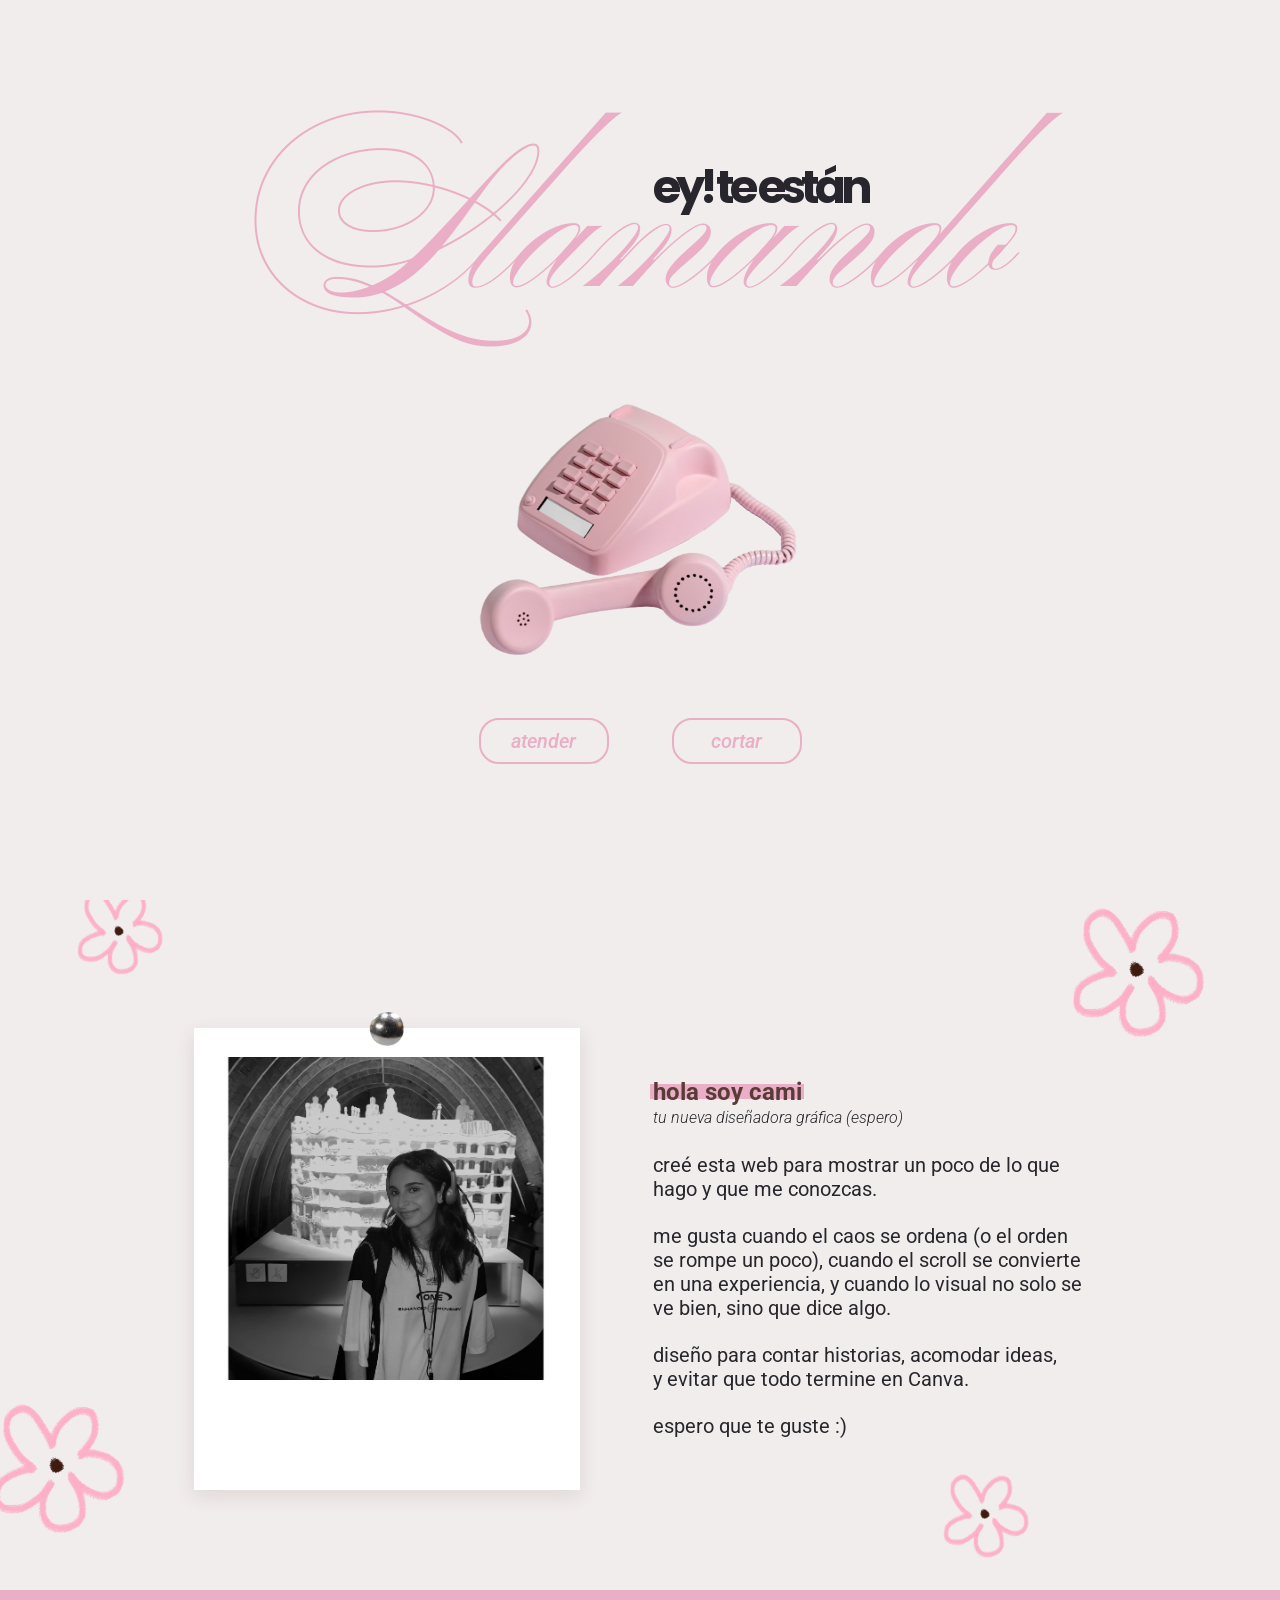
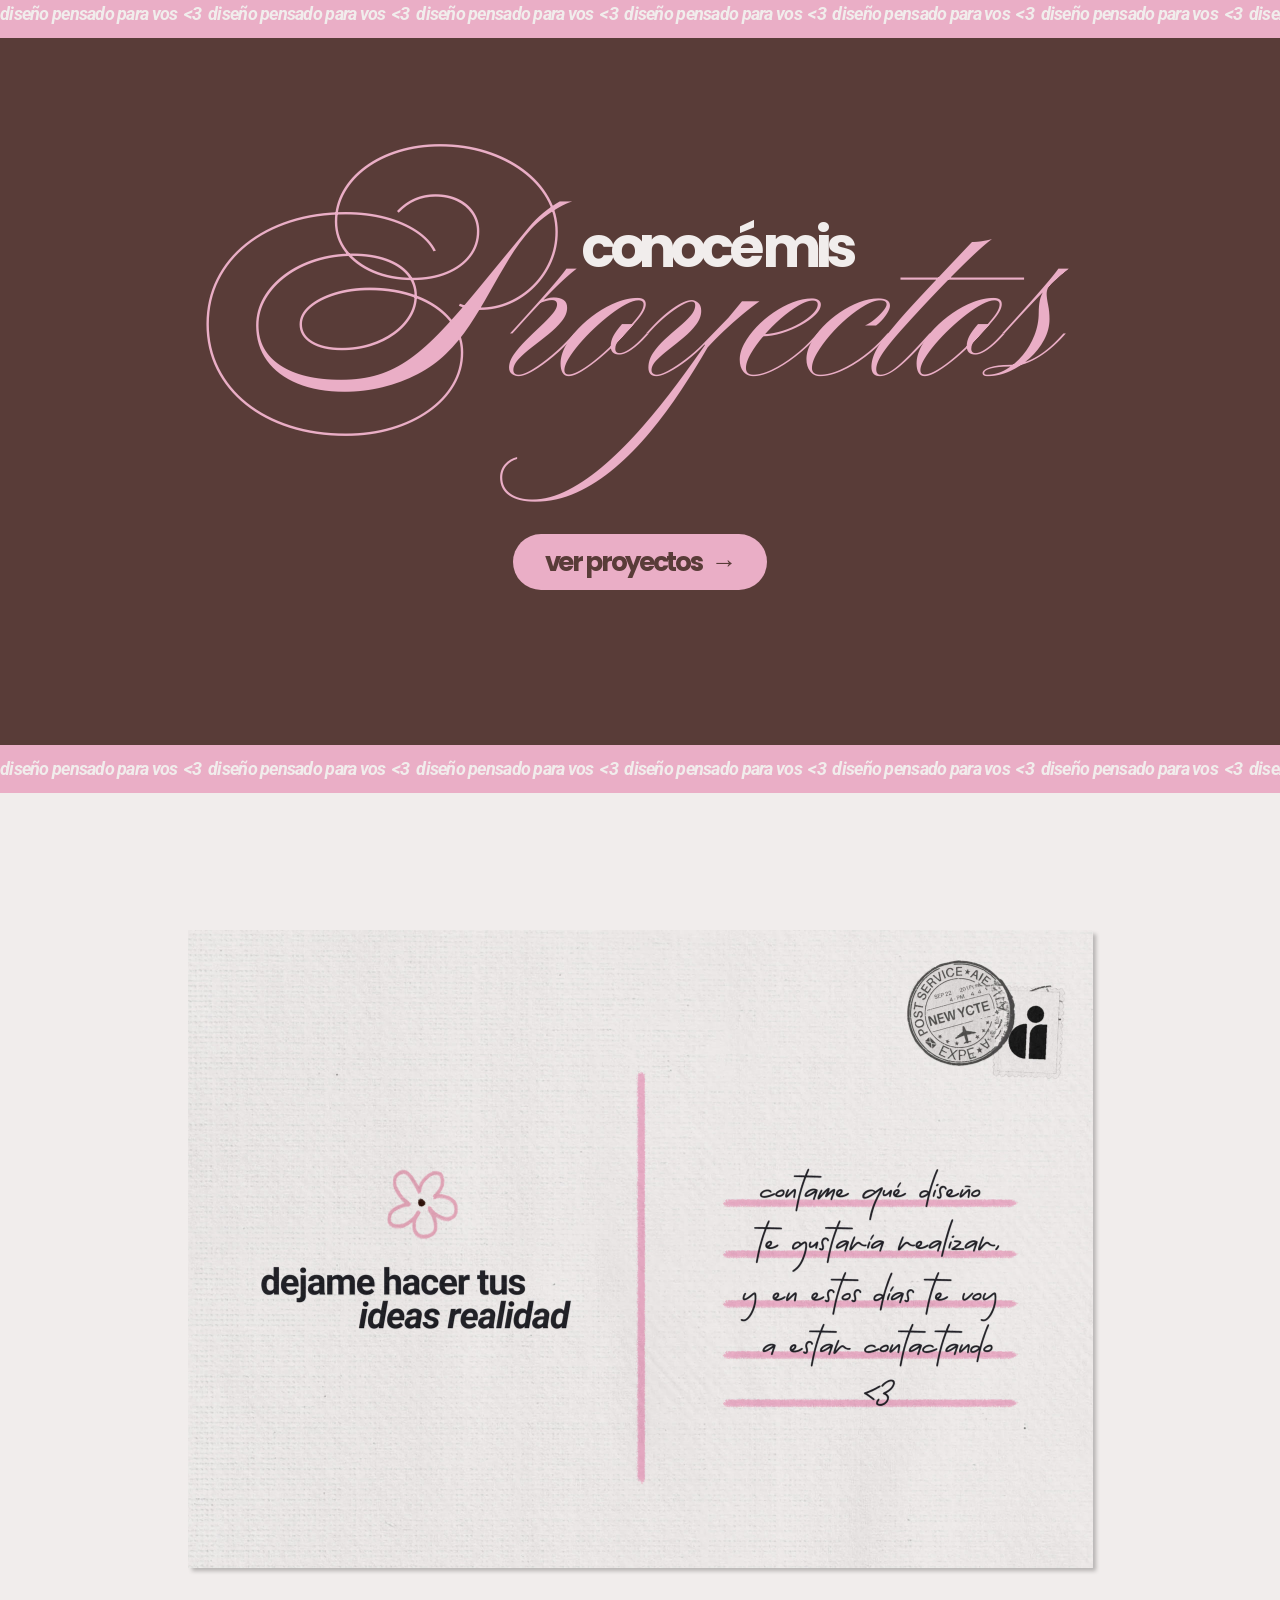
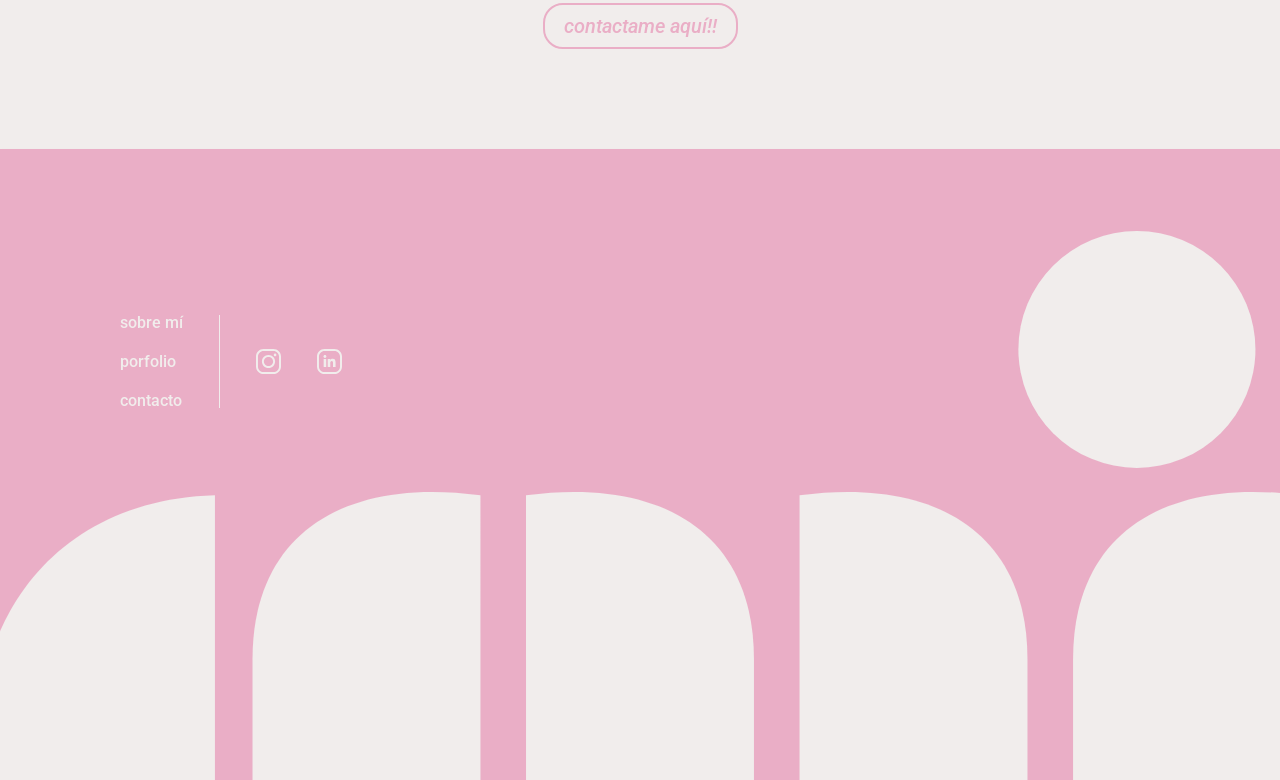
==== index.html @ e0562f0b "Botón ver proyectos en la home y dos opciones de menú de categorías (píldoras / carpetas) Co-Authore" ====
<!doctype html>
<html lang="es">
<head>
  <meta charset="UTF-8">
  <meta name="viewport" content="width=device-width, initial-scale=1.0">
  <meta name="robots" content="noindex, nofollow">
  <title>Camila Izuel · diseñadora gráfica</title>
  <meta name="description" content="Portfolio de Camila Izuel, diseñadora gráfica: branding, motion graphics, redes sociales, piezas publicitarias, edición de video, fiestas y papelería.">
  <link rel="canonical" href="https://www.camilaizuel.com/">

  <script async src="https://www.googletagmanager.com/gtag/js?id=G-B54BYDJ3BX"></script>
  <script>
    window.dataLayer = window.dataLayer || [];
    function gtag(){dataLayer.push(arguments);}
    gtag('js', new Date());
    gtag('config', 'G-B54BYDJ3BX');
  </script>

  <link rel="preconnect" href="https://fonts.googleapis.com">
  <link rel="preconnect" href="https://fonts.gstatic.com" crossorigin>
  <link href="https://fonts.googleapis.com/css2?family=Ballet&family=Poppins:ital,wght@0,300;0,500;0,700;1,500&family=Roboto:ital,wght@0,300;0,400;0,500;0,700;1,300;1,500;1,700&display=swap" rel="stylesheet">
  <link rel="stylesheet" href="css/estilos.css?v=3">
  <link rel="icon" href="assets/img/iso.png" type="image/png">
  <link rel="apple-touch-icon" href="assets/img/iso.png">
</head>
<body class="pagina-inicio con-intro">

  <!-- INTRO: logo + teléfono -->
  <div class="intro" id="intro">
    <div class="intro__escena">
      <div class="titulo-script">
        <span class="titulo-script__script">Llamando</span>
        <span class="titulo-script__bold">ey! te están</span>
      </div>
      <img class="intro__telefono" src="assets/img/telefono.png" alt="teléfono sonando">
      <div class="intro__botones">
        <button class="btn-borde" id="btn-atender">atender</button>
        <button class="btn-borde" id="btn-cortar">cortar</button>
      </div>
    </div>
    <div class="intro__logo-capa"><img class="intro__logo" src="assets/img/logo.png" alt="cami"></div>
  </div>

  <header id="header"></header>

  <main>
    <!-- HERO -->
    <section class="hero" id="hero">
      <h1 class="hero__textos">
        <span class="hero__linea hero__linea--1">hola :) soy cami<span class="hero__brillo">˚✧₊⁎</span></span>
        <span class="hero__linea hero__linea--2">tu nueva <span class="ruleta"><span class="ruleta__pista" id="ruleta"><span>diseñadora</span><span>creativa</span><span class="ruleta__ancho" aria-hidden="true">diseñadora</span></span></span></span>
      </h1>
      <span class="cartel">scrolleá para empezar a conocerme !!</span>
    </section>

    <!-- SOBRE MÍ -->
    <section class="sobre" id="sobremi">
      <div class="sobre__contenido">
        <img class="flor flor--1" src="assets/img/micelanea.flor.png" alt="">
        <img class="flor flor--2" src="assets/img/micelanea.flor.png" alt="">
        <img class="flor flor--3" src="assets/img/micelanea.flor.png" alt="">
        <img class="flor flor--4" src="assets/img/micelanea.flor.png" alt="">

        <div class="aparece">
          <div class="polaroid">
            <div class="polaroid__marco"><div class="polaroid__foto"><img src="assets/img/yo.png" alt="Cami"></div></div>
            <img class="polaroid__chinche" src="assets/img/chinche.png" alt="">
          </div>
        </div>

        <div class="sobre__texto aparece">
          <h2 class="sobre__titulo">hola soy cami</h2>
          <p class="sobre__sub">tu nueva diseñadora gráfica (espero)</p>
          <p>creé esta web para mostrar un poco de lo que hago y que me conozcas.</p>
          <p>me gusta cuando el caos se ordena (o el orden se rompe un poco), cuando el scroll se convierte en una experiencia, y cuando lo visual no solo se ve bien, sino que dice algo.</p>
          <p>diseño para contar historias, acomodar ideas,<br>y evitar que todo termine en Canva.</p>
          <p>espero que te guste :)</p>
        </div>
      </div>
    </section>

    <div class="banda" aria-hidden="true"><div class="banda__pista"></div></div>

    <!-- CONOCÉ MIS PROYECTOS -->
    <a class="bloque-proyectos" id="portfolio" href="proyectos.html" aria-label="conocé mis proyectos">
      <div class="titulo-script titulo-proyectos aparece">
        <span class="titulo-script__script">Proyectos</span>
        <span class="titulo-script__bold">conocé mis</span>
      </div>
      <span class="btn-ver aparece">ver proyectos <span class="btn-ver__flecha">→</span></span>
    </a>

    <div class="banda" aria-hidden="true"><div class="banda__pista"></div></div>

    <!-- CONTACTO -->
    <section class="contacto" id="contacto">
      <div class="postal aparece" id="postal" tabindex="0" role="button" aria-label="dar vuelta la postal">
        <div class="postal__carta">
          <img class="postal__cara postal__cara--frente" src="assets/img/postal-frente.jpg" alt="dejame hacer tus ideas realidad. contame qué diseño te gustaría realizar, y en estos días te voy a estar contactando">
          <img class="postal__cara postal__cara--dorso" src="assets/img/postal-dorso.jpg" alt="postal">
        </div>
      </div>
      <a class="btn-borde" data-whatsapp target="_blank" rel="noopener">contactame aquí!!</a>
    </section>
  </main>

  <footer id="footer"></footer>

  <script src="js/comun.js?v=3"></script>
  <script src="js/inicio.js?v=3"></script>
</body>
</html>
---- css/estilos.css ----
/* camilaizuel.com — estilos */

:root {
  --rosa: #EAAEC6;
  --rosa-claro: #FFC9E2;
  --marron: #593C38;
  --tinta: #26262C;
  --fondo: #F1EDEC;
  --header: 124px;
  --lado: clamp(16px, 8.33vw, 120px);
}

* { box-sizing: border-box; margin: 0; padding: 0; }

html { scroll-behavior: smooth; }

body {
  background: var(--fondo);
  color: var(--tinta);
  font-family: 'Roboto', sans-serif;
  overflow-x: hidden;
  -webkit-font-smoothing: antialiased;
}

img, video { display: block; max-width: 100%; }
a { color: inherit; }

.poppins { font-family: 'Poppins', sans-serif; }

/* ================= HEADER ================= */
.header {
  position: fixed;
  top: 0; left: 0; right: 0;
  height: var(--header);
  background: var(--fondo);
  z-index: 900;
  display: flex;
  align-items: center;
  padding: 0 66px 0 50px;
  transition: box-shadow .3s ease;
}
.header.con-sombra,
.pagina-interna .header { box-shadow: 0 4px 12px rgba(0, 0, 0, .25); }

.header__logo { width: 28.7px; height: 41px; flex: none; }
.header__logo img { width: 100%; height: 100%; }

.header__nav {
  display: flex;
  margin-left: 201px;
  gap: 0;
}
.header__nav a {
  font-size: 16px;
  color: var(--tinta);
  text-decoration: none;
  transition: color .25s ease;
}
.header__nav a + a { margin-left: 76px; }
.header__nav a:hover { color: var(--rosa); }

.btn-foto {
  margin-left: auto;
  width: 245px;
  height: 55.5px;
  border-radius: 28px;
  background: var(--rosa);
  color: var(--marron);
  font-family: 'Poppins', sans-serif;
  font-weight: 700;
  font-size: 29.9px;
  letter-spacing: -0.11em;
  text-decoration: none;
  display: inline-flex;
  align-items: center;
  justify-content: center;
  padding-right: .11em;
  transition: transform .25s ease, background-color .25s ease;
}
.btn-foto:hover { transform: translateY(-2px); background: var(--rosa-claro); }

.hamburguesa { display: none; }
.menu-movil { display: none; }

/* ================= INTRO ================= */
.intro {
  position: fixed;
  inset: 0;
  z-index: 2000;
  background: var(--fondo);
  overflow: hidden;
}
.intro__logo-capa {
  position: absolute;
  inset: 0;
  background: var(--rosa);
  display: flex;
  align-items: center;
  justify-content: center;
  animation: capaFuera .5s ease 2.3s forwards;
}
.intro__logo {
  width: 200px;
  opacity: 0;
  transform-origin: center 60%;
  animation: logoPop .6s ease-out .4s forwards, logoExpand 1s ease-in 1.4s forwards;
}
@keyframes logoPop {
  0% { transform: scale(0); opacity: 0; }
  60% { transform: scale(1.15); opacity: 1; }
  80% { transform: scale(.95); }
  100% { transform: scale(1); opacity: 1; }
}
@keyframes logoExpand { to { transform: scale(60); } }
@keyframes capaFuera { to { opacity: 0; visibility: hidden; } }

.intro__escena {
  position: absolute;
  inset: 0;
  display: flex;
  flex-direction: column;
  align-items: center;
  justify-content: center;
  padding: 20px 16px;
}
.titulo-script {
  position: relative;
  text-align: center;
  line-height: 1;
}
.titulo-script__script {
  display: block;
  font-family: 'Ballet', cursive;
  font-weight: 400;
  font-optical-sizing: none;
  font-variation-settings: "opsz" 16;
  color: var(--rosa);
  font-size: 240px;
  line-height: 1.16;
  white-space: nowrap;
}
.titulo-script__bold {
  position: absolute;
  font-family: 'Poppins', sans-serif;
  font-weight: 700;
  letter-spacing: -0.11em;
  white-space: nowrap;
  line-height: 1;
}

.intro .titulo-script__script { font-size: clamp(90px, 15.5vw, 223px); }
.intro .titulo-script__bold {
  font-size: clamp(22px, 3.63vw, 52px);
  color: var(--tinta);
  left: 51.7%;
  top: 12%;
}
.intro .titulo-script { opacity: 0; animation: subir .9s ease-out 2.6s forwards; }

.intro__telefono {
  width: clamp(220px, 26.7vw, 384px);
  margin-top: clamp(0px, 2vh, 30px);
  scale: -1 1;
  opacity: 0;
  animation: subir .7s ease-out 3.2s forwards, latido 1s ease-in-out 3.9s infinite;
}
@keyframes latido {
  0%, 100% { transform: scale(1) rotate(0); }
  25% { transform: scale(1.04) rotate(-2deg); }
  75% { transform: scale(1.04) rotate(2deg); }
}

.intro__botones {
  display: flex;
  gap: 63px;
  margin-top: clamp(24px, 5.5vh, 50px);
  opacity: 0;
  animation: subir .8s ease-out 3.8s forwards;
}
.btn-borde {
  display: inline-flex;
  align-items: center;
  justify-content: center;
  min-width: 130px;
  height: 46px;
  padding: 0 26px;
  border: 2px solid var(--rosa);
  border-radius: 20px;
  background: var(--fondo);
  color: var(--rosa);
  font-family: 'Roboto', sans-serif;
  font-size: 20px;
  font-weight: 500;
  font-style: italic;
  text-decoration: none;
  cursor: pointer;
  transition: background-color .3s ease, color .3s ease;
}
.btn-borde:hover { background: var(--rosa); color: var(--fondo); }
#btn-cortar { transition: transform .4s cubic-bezier(.22, .61, .36, 1), background-color .3s, color .3s; }

@keyframes subir {
  from { opacity: 0; transform: translateY(20px); }
  to { opacity: 1; transform: translateY(0); }
}

.intro.saliendo { animation: capaFuera .6s ease forwards; }
body.con-intro { overflow: hidden; }

/* ================= HERO ================= */
.hero {
  position: relative;
  min-height: 100vh;
  min-height: 100svh;
  padding-top: var(--header);
  overflow: hidden;
  display: flex;
  flex-direction: column;
  align-items: center;
  justify-content: center;
  background: linear-gradient(45deg, #EAAEC6, #F3BDD2, #F1EDEC, #F3BDD2, #E080A7);
  background-size: 800% 800%;
  animation: gradiente 8s ease-in-out infinite;
}
.hero::before {
  content: "";
  position: absolute;
  inset: 0;
  pointer-events: none;
  background: url("../assets/img/noise.jpg") repeat;
  opacity: .08;
  mix-blend-mode: overlay;
  z-index: 1;
}
@keyframes gradiente {
  0%, 100% { background-position: 0% 50%; }
  50% { background-position: 100% 50%; }
}

.hero__textos {
  position: relative;
  z-index: 2;
  font-family: 'Poppins', sans-serif;
  font-weight: 700;
  color: var(--marron);
  font-size: 80px;
  letter-spacing: -0.09em;
  line-height: 86px;
  margin-top: -40px;
}
.hero__linea { display: block; white-space: nowrap; opacity: 0; }
.hero__linea--1 { padding-left: 2px; }
.cargado .hero__linea--1 { animation: subir 1s ease-out .3s forwards; }
.cargado .hero__linea--2 { animation: subir 1s ease-out .9s forwards; }
.hero__brillo {
  position: absolute;
  font-family: 'Poppins', sans-serif;
  font-weight: 300;
  font-size: .46em;
  letter-spacing: 0;
  margin-left: .1em;
  margin-top: .3em;
}

/* ruleta de palabras */
.ruleta {
  display: inline-block;
  height: 86px;
  overflow: hidden;
  vertical-align: top;
}
.ruleta__pista {
  display: flex;
  flex-direction: column;
  transition: transform .3s ease-in-out;
}
.ruleta__pista span { display: block; height: 86px; }
/* reserva el ancho de la palabra más larga: así el título no se corre cuando cambia la palabra */
.ruleta__pista .ruleta__ancho { height: 0 !important; overflow: hidden; visibility: hidden; }

/* cartel "scrolleá" */
.cartel {
  position: relative;
  z-index: 2;
  margin-top: 66px;
  display: inline-block;
  font-family: 'Poppins', sans-serif;
  font-weight: 500;
  font-style: italic;
  font-size: 21.6px;
  line-height: 25.6px;
  letter-spacing: -0.11em;
  color: var(--rosa-claro);
  padding: 0 9px 0 7px;
  opacity: 0;
}
.cartel::before {
  content: "";
  position: absolute;
  left: 0; right: 0;
  top: 4.7px;
  height: 18.2px;
  background: var(--marron);
  z-index: -1;
}
.cargado .cartel { animation: subir .8s ease-out 1.6s forwards, pulso 1.5s ease-in-out 2.4s infinite; }
@keyframes pulso {
  0%, 100% { transform: scale(1); }
  50% { transform: scale(1.06); }
}

.flor-cursor {
  position: absolute;
  width: 120px;
  pointer-events: none;
  z-index: 3;
  transition: opacity 1s ease-out, transform 1s ease-out;
}

/* ================= SOBRE MÍ ================= */
.sobre {
  position: relative;
  padding: 108px var(--lado) 100px;
  display: flex;
  justify-content: center;
}
.sobre__contenido {
  position: relative;
  display: flex;
  align-items: flex-start;
  gap: 73px;
  max-width: 893px;
}

.polaroid {
  position: relative;
  flex: none;
  width: 386px;
  padding-top: 19.6px;
  transform-origin: 50% 0;
  animation: hamaca 2.5s ease-in-out infinite;
}
@keyframes hamaca {
  0%, 100% { transform: rotate(-4deg); }
  50% { transform: rotate(4deg); }
}
.polaroid__marco {
  background: #fff;
  height: 462.2px;
  padding: 29.2px 31.4px 0;
  box-shadow: 0 6px 18px rgba(89, 60, 56, .12);
}
/* recorte igual al Figma: la foto tapa la barra de la ventana */
.polaroid__foto {
  position: relative;
  width: 323.2px;
  height: 323.2px;
  overflow: hidden;
}
.polaroid__foto img {
  position: absolute;
  left: -0.43%;
  top: -9.84%;
  width: 100.45%;
  max-width: none;
  height: 120%;
}
.polaroid__chinche {
  position: absolute;
  top: 0;
  left: 172.3px;
  width: 42px;
  height: 41.8px;
  z-index: 2;
}

.sobre__texto {
  width: 434px;
  padding-top: 70px;
  font-size: 20px;
  line-height: normal;
  color: var(--tinta);
}
.sobre__titulo {
  position: relative;
  display: inline-block;
  font-size: 24px;
  font-weight: 700;
  color: var(--marron);
  z-index: 0;
}
.sobre__titulo::before {
  content: "";
  position: absolute;
  left: -2.7px;
  top: 6.2px;
  width: 153.7px;
  height: 14.5px;
  background: var(--rosa);
  z-index: -1;
}
.sobre__sub {
  font-size: 16px;
  font-weight: 300;
  font-style: italic;
  line-height: 24px;
  margin-bottom: 23px;
}
.sobre__texto p + p { margin-top: 23px; }
.sobre__texto .sobre__sub + p { margin-top: 0; }

.flor {
  position: absolute;
  pointer-events: none;
  will-change: transform;
}
.flor--1 { width: 105px; left: -128px; top: -128px; }
.flor--2 { width: 162px; right: -130px; top: -117px; }
.flor--3 { width: 162px; left: -219px; bottom: -59px; }
.flor--4 { width: 105px; right: 50px; bottom: -78px; }

/* aparecer al scrollear */
.aparece { opacity: 0; transform: translateY(40px); transition: opacity .8s ease, transform .8s cubic-bezier(.2, .7, .2, 1); }
.aparece.visto { opacity: 1; transform: none; }

/* ================= BANDA (slider de texto) ================= */
.banda {
  height: 48px;
  background: var(--rosa);
  overflow: hidden;
  display: flex;
  align-items: center;
}
.banda__pista {
  display: flex;
  flex: none;
  animation: banda 40s linear infinite;
}
.banda__pista span {
  flex: none;
  padding-right: 6px;
  white-space: pre;
  color: var(--fondo);
  font-size: 18px;
  font-weight: 700;
  font-style: italic;
  letter-spacing: -0.04em;
}
@keyframes banda {
  from { transform: translateX(-50%); }
  to { transform: translateX(0); }
}

/* ================= CONOCÉ MIS PROYECTOS ================= */
.bloque-proyectos {
  display: flex;
  flex-direction: column;
  align-items: center;
  justify-content: center;
  min-height: 707px;
  background: var(--marron);
  text-decoration: none;
  overflow: hidden;
  padding: 40px 16px;
}
.bloque-proyectos .titulo-script { transition: transform .6s cubic-bezier(.2, .7, .2, 1); }
.bloque-proyectos:hover .titulo-script { transform: scale(1.04); }
.bloque-proyectos .titulo-script__bold { color: var(--fondo); }

/* botón "ver proyectos": que se note que el bloque se cliquea */
.btn-ver {
  display: inline-flex;
  align-items: center;
  gap: 10px;
  margin-top: 64px;
  height: 56px;
  padding: 0 30px 0 32px;
  border-radius: 28px;
  background: var(--rosa);
  color: var(--marron);
  font-family: 'Poppins', sans-serif;
  font-weight: 700;
  font-size: 26px;
  letter-spacing: -0.09em;
  transition: background-color .25s ease, transform .25s ease;
}
.btn-ver__flecha {
  display: inline-block;
  letter-spacing: 0;
  transition: transform .25s ease;
}
.bloque-proyectos:hover .btn-ver { background: var(--rosa-claro); transform: translateY(-2px); }
.bloque-proyectos:hover .btn-ver__flecha { transform: translateX(5px); }

.titulo-proyectos .titulo-script__script { font-size: 240px; }
.titulo-proyectos .titulo-script__bold {
  font-size: 56.4px;
  left: 43%;
  top: 10%;
  letter-spacing: -0.11em;
}

/* ================= CONTACTO ================= */
.contacto {
  padding: 137px var(--lado) 100px;
  display: flex;
  flex-direction: column;
  align-items: center;
}
.postal {
  width: min(905px, 100%);
  aspect-ratio: 905 / 638;
  perspective: 1800px;
  cursor: pointer;
  -webkit-tap-highlight-color: transparent;
}
.postal__carta {
  position: relative;
  width: 100%;
  height: 100%;
  transform-style: preserve-3d;
  transition: transform .9s cubic-bezier(.45, .05, .2, 1);
  will-change: transform;
}
.postal.girada .postal__carta { transform: rotateY(180deg); }
.postal__cara {
  position: absolute;
  inset: 0;
  width: 100%;
  height: 100%;
  object-fit: cover;
  -webkit-backface-visibility: hidden;
  backface-visibility: hidden;
  box-shadow: 4px 4px 4px rgba(0, 0, 0, .25);
  transform: translateZ(0.1px);
}
.postal__cara--dorso { transform: rotateY(180deg) translateZ(0.1px); }

.contacto .btn-borde { margin-top: 35px; padding: 0 19px; white-space: nowrap; }

/* ================= REPRODUCTOR ================= */
.musica {
  position: fixed;
  top: calc(var(--header) + 24px);
  right: 2%;
  width: 110px;
  height: 110px;
  z-index: 800;
  cursor: pointer;
  border: 0;
  background: none;
}
/* en proyectos y trabajos va debajo de la banda de categorías */
.pagina-interna .musica { top: calc(var(--header) + var(--banda, 56px) + 20px); }
.musica__base { width: 100%; height: 100%; pointer-events: none; }
.musica__cd {
  position: absolute;
  top: 50%; left: 50%;
  width: 65%;
  height: 65%;
  transform: translate(-50%, -50%);
  pointer-events: none;
}
.musica__cd.gira { animation: girar 3s linear infinite; }
@keyframes girar {
  from { transform: translate(-50%, -50%) rotate(0); }
  to { transform: translate(-50%, -50%) rotate(360deg); }
}

/* ================= FOOTER ================= */
.footer {
  position: relative;
  height: 631px;
  background: var(--rosa);
  overflow: hidden;
  box-shadow: 0 4px 4px rgba(0, 0, 0, .25);
}
.footer__logo {
  position: absolute;
  left: -1.68%;
  top: 82px;
  width: 103.3%;
  max-width: none;
  height: auto;
  pointer-events: none;
}
.footer__links {
  position: absolute;
  left: 120px;
  top: 166px;
  display: flex;
  align-items: center;
  z-index: 1;
}
.footer__nav {
  display: flex;
  flex-direction: column;
  gap: 24px;
  padding-right: 36px;
  border-right: 1px solid var(--fondo);
}
.footer__nav a {
  color: var(--fondo);
  font-size: 16px;
  font-weight: 500;
  text-decoration: none;
  line-height: 15px;
  transition: color .25s;
}
.footer__nav a:hover { color: var(--marron); }
.footer__redes { display: flex; gap: 36px; padding-left: 36px; }
.footer__redes a { display: block; width: 25px; height: 25px; transition: transform .2s; }
.footer__redes a:hover { transform: scale(1.12); }
.footer__redes img { width: 25px; height: 25px; }

/* ================= PÁGINA PROYECTOS ================= */
.pagina-interna main { padding-top: var(--header); }

.cabecera-proyectos {
  display: flex;
  justify-content: center;
  padding: 69px 16px 70px;
  overflow: hidden;
}
.cabecera-proyectos .titulo-script__bold { color: var(--marron); }

.categorias {
  position: sticky;
  top: var(--header);
  z-index: 850;
  background: var(--marron);
  height: 56px;
  display: flex;
  align-items: center;
  justify-content: center;
  overflow-x: auto;
  scrollbar-width: none;
}
.categorias::-webkit-scrollbar { display: none; }
.categorias__lista {
  display: flex;
  gap: 50px;
  padding: 0 24px;
  white-space: nowrap;
}
.categorias a {
  font-family: 'Poppins', sans-serif;
  font-weight: 700;
  font-size: 21.6px;
  letter-spacing: -0.09em;
  line-height: 25.6px;
  color: var(--fondo);
  text-decoration: none;
  transition: color .25s;
}
.categorias a:hover { color: var(--rosa-claro); }
.categorias a.activa {
  color: var(--rosa-claro);
  text-decoration: underline;
  text-underline-offset: 3px;
  text-decoration-thickness: 2px;
}

/* --- opción A: píldoras (rectángulos redondeados detrás de cada categoría) --- */
.menu-pildoras { --banda: 76px; }
.categorias--pildoras { height: var(--banda); }
.categorias--pildoras .categorias__lista { gap: 14px; }
.categorias--pildoras a {
  background: var(--fondo);
  color: var(--marron);
  padding: 8px 20px 9px 18px;
  border-radius: 999px;
  transition: background-color .25s, transform .25s;
}
.categorias--pildoras a:hover { color: var(--marron); background: #fff; transform: translateY(-2px); }
.categorias--pildoras a.activa { background: var(--rosa-claro); color: var(--marron); }

/* --- opción B: carpetas (pestañas; la elegida se abre sobre la página) --- */
.menu-carpetas { --banda: 84px; }
.categorias--carpetas { height: var(--banda); align-items: flex-end; }
.categorias--carpetas .categorias__lista { gap: 10px; align-items: flex-end; }
.categorias--carpetas a {
  position: relative;
  background: var(--rosa);
  color: var(--marron);
  padding: 10px 22px 11px 18px;
  border-radius: 0 12px 0 0;
  transition: background-color .25s, padding .25s;
}
.categorias--carpetas a::before {
  content: "";
  position: absolute;
  left: 0;
  bottom: calc(100% - 1px);
  width: 58%;
  height: 12px;
  background: inherit;
  border-radius: 9px 0 0 0;
  clip-path: polygon(0 0, 80% 0, 100% 100%, 0 100%);
}
.categorias--carpetas a:hover { color: var(--marron); background: var(--rosa-claro); padding-bottom: 15px; }
.categorias--carpetas a.activa {
  background: var(--fondo);
  color: var(--marron);
  padding-bottom: 17px;
}

.listado {
  max-width: 1440px;
  margin: 0 auto;
  padding: 100px var(--lado) 100px;
  min-height: 60vh;
}
.listado.cambiando { opacity: 0; transform: translateY(16px); }
.listado { transition: opacity .35s ease, transform .35s ease; }

.grupo + .grupo { margin-top: 101px; }
.grupo__titulo {
  display: inline-block;
  font-family: 'Poppins', sans-serif;
  font-weight: 700;
  font-size: 80px;
  letter-spacing: -0.09em;
  line-height: 1.12;
  color: var(--marron);
  text-decoration: underline;
  text-decoration-thickness: 3px;
  text-underline-offset: 6px;
  padding-left: 6px;
  margin-bottom: 72px;
}
a.grupo__titulo:hover { color: var(--rosa); }

.grilla {
  display: grid;
  grid-template-columns: repeat(2, 1fr);
  gap: 28px 20px;
}
.grilla--todos {
  grid-template-columns: repeat(3, 1fr);
  grid-auto-flow: dense;
  gap: 20px 15px;
}

.pieza {
  position: relative;
  display: block;
  aspect-ratio: 590 / 317;
  border-radius: 30px;
  overflow: hidden;
  background: var(--rosa);
  cursor: pointer;
  isolation: isolate;
}
.grilla--todos .pieza { aspect-ratio: 415 / 317; }
.grilla--todos .pieza--vertical { grid-row: span 2; aspect-ratio: auto; }
.pieza img, .pieza video {
  width: 100%;
  height: 100%;
  object-fit: cover;
  transition: transform .6s cubic-bezier(.2, .7, .2, 1);
}
.pieza:hover img, .pieza:hover video { transform: scale(1.04); }
.pieza__nombre {
  position: absolute;
  left: 18px;
  bottom: 16px;
  font-family: 'Poppins', sans-serif;
  font-weight: 700;
  font-size: 18px;
  letter-spacing: -0.08em;
  color: var(--marron);
  background: var(--rosa-claro);
  padding: 2px 10px 2px 8px;
  border-radius: 6px;
  opacity: 0;
  transform: translateY(6px);
  transition: opacity .3s ease, transform .3s ease;
}
.pieza:hover .pieza__nombre { opacity: 1; transform: none; }

.vacio {
  font-size: 20px;
  font-style: italic;
  font-weight: 300;
  color: var(--marron);
}

/* ================= PÁGINA TRABAJO ================= */
.trabajo {
  max-width: 1440px;
  margin: 0 auto;
  padding: 109px var(--lado) 100px;
  display: grid;
  grid-template-columns: minmax(0, 895px) minmax(0, 285px);
  gap: 20px;
  justify-content: space-between;
  align-items: start;
}
.trabajo__piezas { display: flex; flex-direction: column; gap: 20px; }
.trabajo__pieza {
  border-radius: 30px;
  overflow: hidden;
  background: var(--rosa);
}
.trabajo__pieza img, .trabajo__pieza video { width: 100%; height: auto; }
.trabajo__pieza--vertical { width: min(100%, 460px); margin: 0 auto; }

.trabajo__info {
  position: sticky;
  top: calc(var(--header) + 40px);
  padding-top: 38px;
}
.trabajo__titulo {
  position: relative;
  display: inline-block;
  font-family: 'Poppins', sans-serif;
  font-weight: 700;
  font-size: 37px;
  line-height: 36.8px;
  letter-spacing: -0.11em;
  color: var(--marron);
  padding: 0 14px 0 9px;
  z-index: 0;
}
.trabajo__titulo::before {
  content: "";
  position: absolute;
  left: 0; right: 0;
  top: 7.7px;
  height: 20.8px;
  background: var(--rosa);
  z-index: -1;
}
.trabajo__categoria {
  font-size: 16px;
  font-style: italic;
  font-weight: 300;
  margin-bottom: 10px;
}
.trabajo__categoria a { text-decoration: none; }
.trabajo__categoria a:hover { color: var(--rosa); }
.trabajo__texto {
  margin-top: 13px;
  font-size: 20px;
  line-height: normal;
  color: var(--tinta);
}
.trabajo__siguiente {
  display: inline-flex;
  align-items: center;
  gap: 4px;
  margin-top: 23px;
  font-family: 'Poppins', sans-serif;
  font-weight: 700;
  font-size: 16px;
  letter-spacing: -0.1em;
  color: var(--marron);
  text-decoration: underline dotted;
  text-underline-offset: 3px;
}
.trabajo__siguiente span { text-decoration: none; display: inline-block; letter-spacing: 0; transition: transform .25s; }
.trabajo__siguiente:hover span { transform: translateX(4px); }

/* visor grande */
.lupa {
  position: fixed;
  inset: 0;
  z-index: 1500;
  background: rgba(38, 38, 44, .88);
  display: none;
  align-items: center;
  justify-content: center;
  padding: 24px;
}
.lupa.abierta { display: flex; }
.lupa img, .lupa video { max-width: 100%; max-height: 100%; border-radius: 12px; }
.lupa__cerrar {
  position: absolute;
  top: 18px; right: 22px;
  width: 44px; height: 44px;
  border: 0;
  border-radius: 50%;
  background: var(--rosa);
  color: var(--marron);
  font-size: 20px;
  cursor: pointer;
}

/* ================= RESPONSIVE ================= */
@media (max-width: 1240px) {
  .header__nav { margin-left: 120px; }
  .titulo-proyectos .titulo-script__script { font-size: 200px; }
  .titulo-proyectos .titulo-script__bold { font-size: 47px; }
}

@media (max-width: 1100px) {
  .sobre__contenido { gap: 48px; }
  .flor--3 { left: -120px; }
  .flor--2 { right: -60px; }
}

@media (max-width: 900px) {
  :root { --header: 76px; }
  .header { padding: 0 16px; }
  .header__logo { width: 23px; height: 33px; }
  .header__nav { display: none; }
  .btn-foto { width: auto; height: 42px; padding: 0 22px; font-size: 22px; }
  .hamburguesa {
    display: flex;
    flex-direction: column;
    justify-content: center;
    gap: 5px;
    width: 44px;
    height: 44px;
    margin-left: 10px;
    border: 0;
    background: none;
    cursor: pointer;
    padding: 0 9px;
  }
  .hamburguesa span { display: block; height: 2.5px; background: var(--marron); border-radius: 2px; transition: transform .3s, opacity .3s; }
  .hamburguesa[aria-expanded="true"] span:nth-child(1) { transform: translateY(7.5px) rotate(45deg); }
  .hamburguesa[aria-expanded="true"] span:nth-child(2) { opacity: 0; }
  .hamburguesa[aria-expanded="true"] span:nth-child(3) { transform: translateY(-7.5px) rotate(-45deg); }
  .menu-movil {
    position: fixed;
    top: var(--header);
    left: 0; right: 0;
    z-index: 899;
    background: var(--fondo);
    box-shadow: 0 10px 20px rgba(0, 0, 0, .12);
    flex-direction: column;
    padding: 10px 16px 22px;
  }
  .menu-movil.abierto { display: flex; }
  .menu-movil a {
    font-family: 'Poppins', sans-serif;
    font-weight: 700;
    font-size: 30px;
    letter-spacing: -0.09em;
    color: var(--marron);
    text-decoration: none;
    padding: 8px 0;
  }

  .hero__textos { font-size: 9.6vw; line-height: 1.08; margin-top: -20px; }
  .ruleta, .ruleta__pista span { height: 1.08em; }
  .cartel { font-size: 17px; margin-top: 44px; }

  .sobre { padding-top: 80px; }
  .sobre__contenido { flex-direction: column; align-items: center; gap: 30px; }
  .polaroid { width: min(386px, 82vw); }
  .polaroid__marco { height: auto; aspect-ratio: 386 / 462; padding: 7.5% 8.1% 0; }
  .polaroid__foto { width: 100%; height: auto; aspect-ratio: 1; }
  .polaroid__chinche { left: 44.6%; width: 10.9%; height: auto; }
  .sobre__texto { width: 100%; max-width: 434px; padding-top: 10px; font-size: 18px; }
  .flor--1 { width: 70px; left: -6px; top: -60px; }
  .flor--2 { width: 100px; right: -10px; top: -40px; }
  .flor--3 { width: 100px; left: -20px; bottom: auto; top: 46%; }
  .flor--4 { width: 70px; right: 0; bottom: -60px; }

  .bloque-proyectos { min-height: 440px; }
  .titulo-proyectos .titulo-script__script { font-size: 21vw; }
  .titulo-proyectos .titulo-script__bold { font-size: 4.95vw; }

  .contacto { padding-top: 80px; }
  .postal__cara { box-shadow: 2px 2px 3px rgba(0, 0, 0, .25); }

  .musica { width: 64px; height: 64px; top: calc(var(--header) + 12px); right: 12px; }
  .pagina-interna .musica { top: calc(var(--header) + var(--banda, 50px) + 12px); }

  .footer { height: auto; aspect-ratio: 390 / 420; min-height: 360px; }
  .footer__logo { top: auto; bottom: -6%; }
  .footer__links { left: 16px; top: 40px; }
  .footer__nav { padding-right: 22px; gap: 18px; }
  .footer__redes { padding-left: 22px; gap: 22px; }

  .cabecera-proyectos { padding: 40px 16px 34px; }
  .categorias { justify-content: flex-start; height: 50px; }
  .categorias__lista { gap: 28px; padding: 0 16px; }
  .categorias a { font-size: 18px; }
  .categorias--pildoras, .categorias--carpetas { height: var(--banda); }
  .menu-pildoras { --banda: 62px; }
  .categorias--pildoras .categorias__lista { gap: 8px; }
  .categorias--pildoras a { font-size: 17px; padding: 6px 15px 7px 13px; }
  .menu-carpetas { --banda: 70px; }
  .categorias--carpetas .categorias__lista { gap: 6px; }
  .categorias--carpetas a { font-size: 16px; padding: 8px 17px 9px 13px; }
  .categorias--carpetas a.activa { padding-bottom: 13px; }
  .categorias--carpetas a:hover { padding-bottom: 9px; }
  .btn-ver { height: 44px; font-size: 20px; padding: 0 22px 0 24px; margin-top: 34px; }
  .listado { padding-top: 54px; padding-bottom: 70px; }
  .grupo + .grupo { margin-top: 64px; }
  .grupo__titulo { font-size: 48px; margin-bottom: 28px; text-decoration-thickness: 2px; }
  .grilla { grid-template-columns: 1fr; gap: 14px; }
  .grilla--todos { grid-template-columns: repeat(2, 1fr); gap: 12px; }
  .pieza, .grilla--todos .pieza { border-radius: 20px; }
  .pieza__nombre { opacity: 1; transform: none; font-size: 14px; left: 10px; bottom: 10px; }

  .trabajo { grid-template-columns: 1fr; padding-top: 40px; gap: 28px; }
  .trabajo__info { position: static; order: -1; padding-top: 0; }
  .trabajo__pieza { border-radius: 20px; }
  .trabajo__titulo { font-size: 32px; }
  .trabajo__texto { font-size: 18px; }
}

@media (max-width: 480px) {
  .intro__botones { gap: 24px; }
  .grilla--todos { grid-template-columns: 1fr 1fr; }
}

/* iPhone viejos sin aspect-ratio */
@supports not (aspect-ratio: 1) {
  .pieza { height: 0; padding-top: 53.7%; }
  .pieza img, .pieza video { position: absolute; top: 0; left: 0; }
  .postal { height: 0; padding-top: 70.5%; position: relative; }
  .postal__carta { position: absolute; top: 0; left: 0; }
}
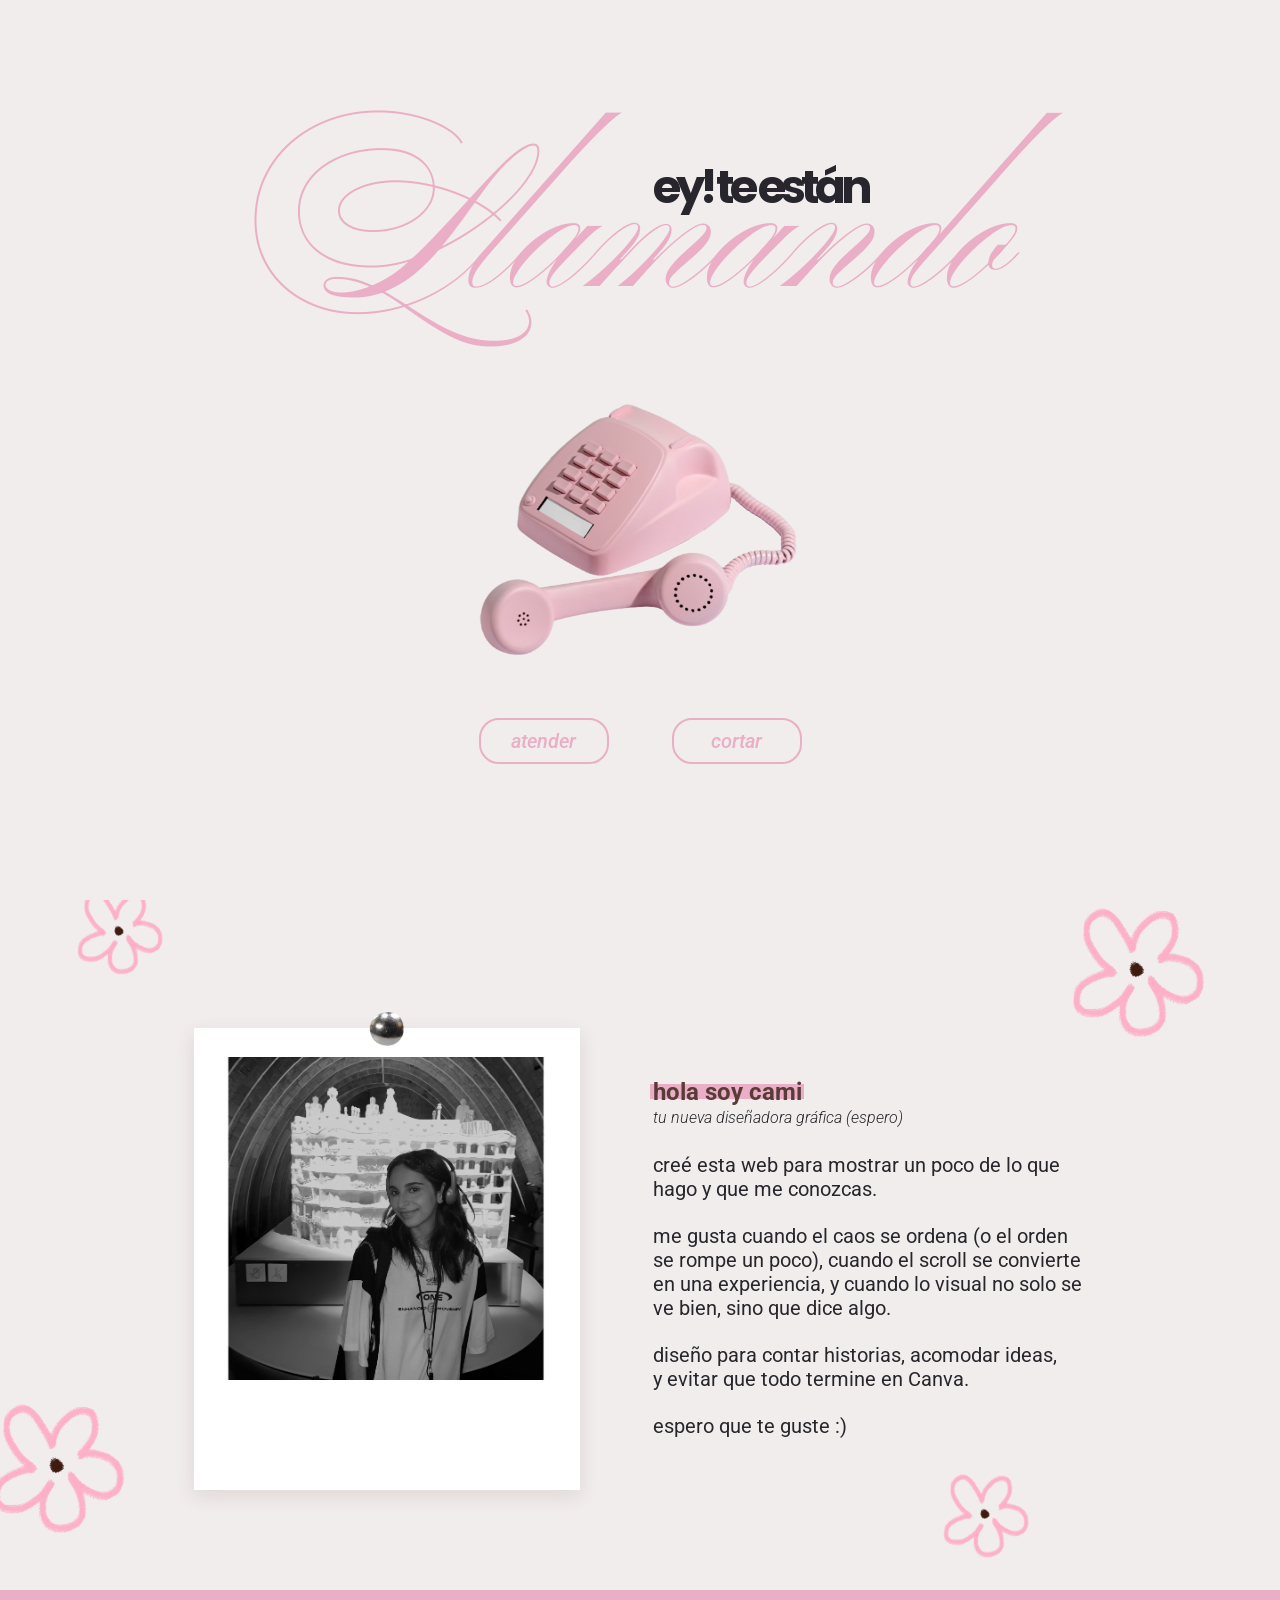
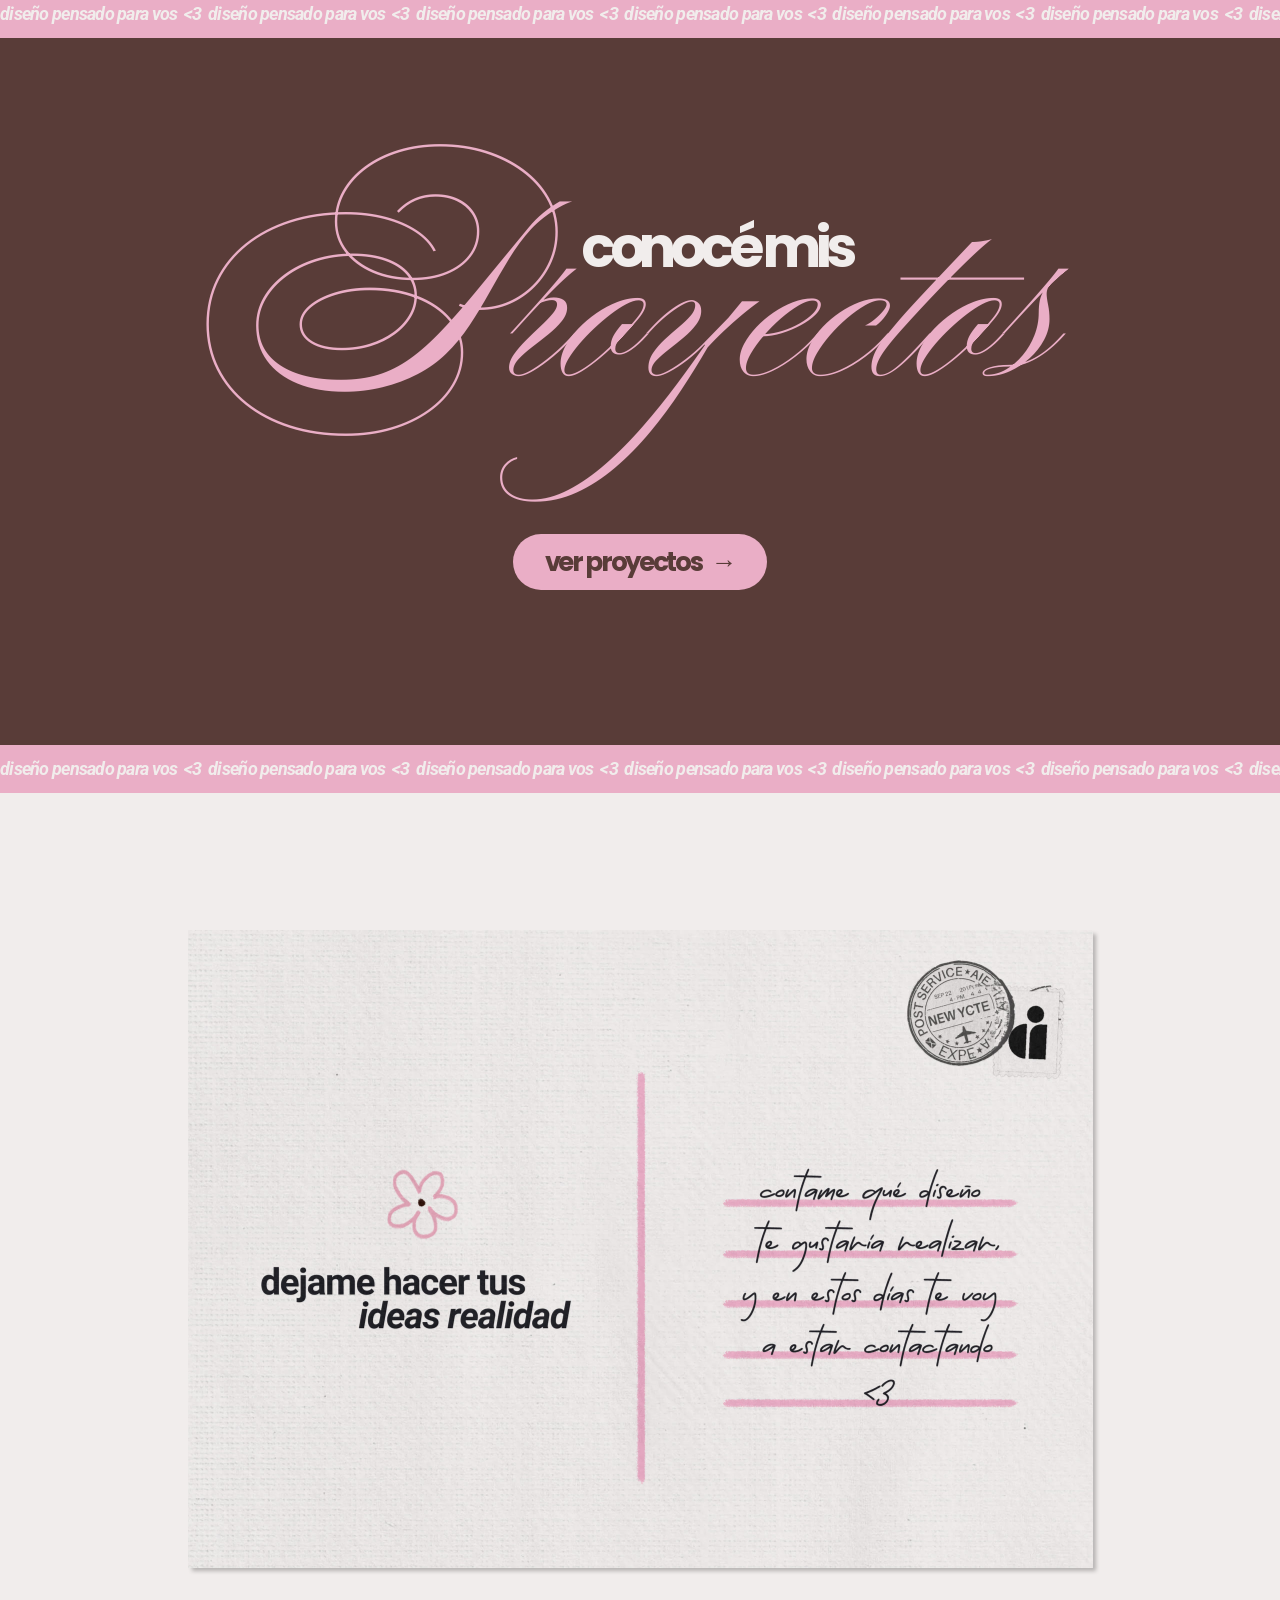
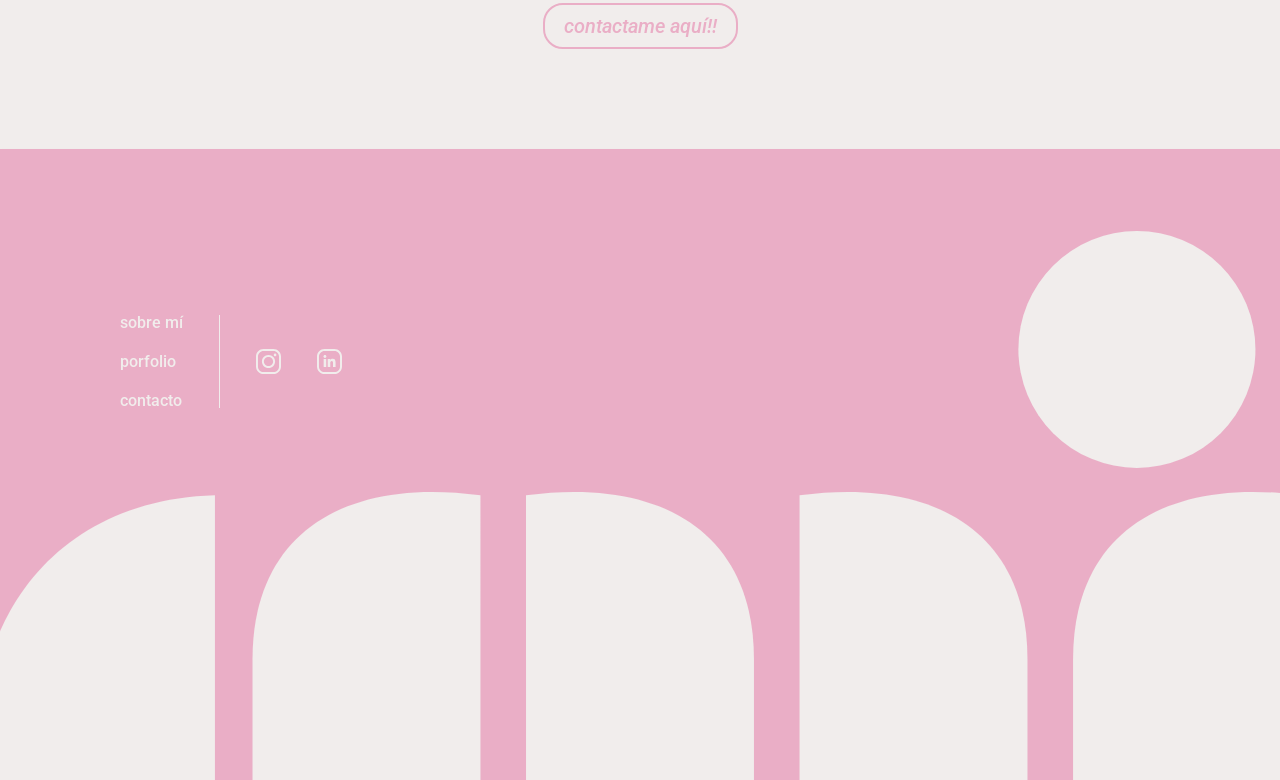
==== commit 821329f4: "Bandas 'diseño pensado para vos' animadas tambien en iPhone Co-Authored-By: Claude Opus 5.5 <noreply" ====
--- a/index.html
+++ b/index.html
@@ -19,7 +19,7 @@
   <link rel="preconnect" href="https://fonts.googleapis.com">
   <link rel="preconnect" href="https://fonts.gstatic.com" crossorigin>
   <link href="https://fonts.googleapis.com/css2?family=Ballet&family=Poppins:ital,wght@0,300;0,500;0,700;1,500&family=Roboto:ital,wght@0,300;0,400;0,500;0,700;1,300;1,500;1,700&display=swap" rel="stylesheet">
-  <link rel="stylesheet" href="css/estilos.css?v=3">
+  <link rel="stylesheet" href="css/estilos.css?v=11">
   <link rel="icon" href="assets/img/iso.png" type="image/png">
   <link rel="apple-touch-icon" href="assets/img/iso.png">
 </head>
@@ -106,7 +106,7 @@
 
   <footer id="footer"></footer>
 
-  <script src="js/comun.js?v=3"></script>
-  <script src="js/inicio.js?v=3"></script>
+  <script src="js/comun.js?v=11"></script>
+  <script src="js/inicio.js?v=11"></script>
 </body>
 </html>
--- a/css/estilos.css
+++ b/css/estilos.css
@@ -61,15 +61,15 @@
 
 .btn-foto {
   margin-left: auto;
-  width: 245px;
-  height: 55.5px;
-  border-radius: 28px;
+  width: 168px;
+  height: 42px;
+  border-radius: 21px;
   background: var(--rosa);
   color: var(--marron);
   font-family: 'Poppins', sans-serif;
   font-weight: 700;
-  font-size: 29.9px;
-  letter-spacing: -0.11em;
+  font-size: 21px;
+  letter-spacing: -0.09em;
   text-decoration: none;
   display: inline-flex;
   align-items: center;
@@ -434,7 +434,8 @@
 .banda__pista {
   display: flex;
   flex: none;
-  animation: banda 40s linear infinite;
+  animation: banda 40s linear infinite;   /* la duración la ajusta inicio.js según el ancho */
+  will-change: transform;
 }
 .banda__pista span {
   flex: none;
@@ -447,8 +448,8 @@
   letter-spacing: -0.04em;
 }
 @keyframes banda {
-  from { transform: translateX(-50%); }
-  to { transform: translateX(0); }
+  from { transform: translate3d(-50%, 0, 0); }
+  to { transform: translate3d(0, 0, 0); }
 }
 
 /* ================= CONOCÉ MIS PROYECTOS ================= */
@@ -627,7 +628,7 @@
 .categorias {
   position: sticky;
   top: var(--header);
-  z-index: 850;
+  z-index: 700;
   background: var(--marron);
   height: 56px;
   display: flex;
@@ -661,49 +662,21 @@
   text-decoration-thickness: 2px;
 }
 
-/* --- opción A: píldoras (rectángulos redondeados detrás de cada categoría) --- */
+/* menú de categorías: píldoras marrones con texto blanco, la elegida rosa con texto marrón.
+   Sin fondo atrás (transparente) para que no tape el reproductor de música. */
 .menu-pildoras { --banda: 76px; }
-.categorias--pildoras { height: var(--banda); }
+.categorias--pildoras { height: var(--banda); background: transparent; pointer-events: none; }
+.categorias--pildoras a { pointer-events: auto; }
 .categorias--pildoras .categorias__lista { gap: 14px; }
 .categorias--pildoras a {
-  background: var(--fondo);
-  color: var(--marron);
+  background: var(--marron);
+  color: #fff;
   padding: 8px 20px 9px 18px;
   border-radius: 999px;
-  transition: background-color .25s, transform .25s;
-}
-.categorias--pildoras a:hover { color: var(--marron); background: #fff; transform: translateY(-2px); }
-.categorias--pildoras a.activa { background: var(--rosa-claro); color: var(--marron); }
-
-/* --- opción B: carpetas (pestañas; la elegida se abre sobre la página) --- */
-.menu-carpetas { --banda: 84px; }
-.categorias--carpetas { height: var(--banda); align-items: flex-end; }
-.categorias--carpetas .categorias__lista { gap: 10px; align-items: flex-end; }
-.categorias--carpetas a {
-  position: relative;
-  background: var(--rosa);
-  color: var(--marron);
-  padding: 10px 22px 11px 18px;
-  border-radius: 0 12px 0 0;
-  transition: background-color .25s, padding .25s;
-}
-.categorias--carpetas a::before {
-  content: "";
-  position: absolute;
-  left: 0;
-  bottom: calc(100% - 1px);
-  width: 58%;
-  height: 12px;
-  background: inherit;
-  border-radius: 9px 0 0 0;
-  clip-path: polygon(0 0, 80% 0, 100% 100%, 0 100%);
-}
-.categorias--carpetas a:hover { color: var(--marron); background: var(--rosa-claro); padding-bottom: 15px; }
-.categorias--carpetas a.activa {
-  background: var(--fondo);
-  color: var(--marron);
-  padding-bottom: 17px;
-}
+  transition: background-color .25s, color .25s, transform .25s;
+}
+.categorias--pildoras a:hover { color: #fff; background: #6E4A45; transform: translateY(-2px); }
+.categorias--pildoras a.activa { background: var(--rosa-claro); color: var(--marron); text-decoration: none; }
 
 .listado {
   max-width: 1440px;
@@ -731,29 +704,49 @@
 }
 a.grupo__titulo:hover { color: var(--rosa); }
 
-.grilla {
-  display: grid;
-  grid-template-columns: repeat(2, 1fr);
-  gap: 28px 20px;
-}
-.grilla--todos {
+/* filas parejas: cada pieza con su proporción (el estilo de cada una lo pone el JS) */
+.filas { display: flex; flex-direction: column; gap: 20px; }
+.fila { display: flex; gap: 20px; }
+.fila > * { min-width: 0; }
+
+/* mosaicos armados como los layouts de referencia de Cami */
+.mosaico { display: grid; gap: 20px; }
+.mosaico > [data-area] { position: relative; min-height: 0; aspect-ratio: auto; }
+.mosaico > * > img, .mosaico > * > video {
+  position: absolute;
+  top: 0; left: 0;
+  width: 100%;
+  height: 100%;
+  object-fit: cover;
+}
+.mosaico--beauty {
   grid-template-columns: repeat(3, 1fr);
-  grid-auto-flow: dense;
-  gap: 20px 15px;
-}
+  grid-template-areas: "a b c" "a b d" "e f g";
+}
+.mosaico--beauty > [data-area="a"], .mosaico--beauty > [data-area="b"],
+.mosaico--beauty > [data-area="e"], .mosaico--beauty > [data-area="f"],
+.mosaico--beauty > [data-area="g"] { aspect-ratio: 0.8; }
+.mosaico--cyber {
+  grid-template-columns: 665fr 665fr 440fr 585fr;
+  grid-template-areas: "a b c d" "e e e d";
+}
+.mosaico--cyber > [data-area="a"], .mosaico--cyber > [data-area="b"] { aspect-ratio: 1; }
+.mosaico--cyber > [data-area="e"] { aspect-ratio: 5.922; }
+.mosaico > [data-area="a"] { grid-area: a; } .mosaico > [data-area="b"] { grid-area: b; }
+.mosaico > [data-area="c"] { grid-area: c; } .mosaico > [data-area="d"] { grid-area: d; }
+.mosaico > [data-area="e"] { grid-area: e; } .mosaico > [data-area="f"] { grid-area: f; }
+.mosaico > [data-area="g"] { grid-area: g; }
 
 .pieza {
   position: relative;
   display: block;
-  aspect-ratio: 590 / 317;
+  aspect-ratio: 16 / 9;
   border-radius: 30px;
   overflow: hidden;
   background: var(--rosa);
   cursor: pointer;
   isolation: isolate;
 }
-.grilla--todos .pieza { aspect-ratio: 415 / 317; }
-.grilla--todos .pieza--vertical { grid-row: span 2; aspect-ratio: auto; }
 .pieza img, .pieza video {
   width: 100%;
   height: 100%;
@@ -796,15 +789,55 @@
   gap: 20px;
   justify-content: space-between;
   align-items: start;
-}
+  position: relative;
+}
+/* cruz para volver a la sección anterior: en el margen, a la izquierda de la primera pieza */
+.trabajo__volver {
+  position: absolute;
+  top: 109px;
+  left: calc(var(--lado) / 2 - 22px);
+  width: 44px; height: 44px;
+  display: flex; align-items: center; justify-content: center;
+  border-radius: 50%;
+  background: var(--rosa);
+  color: var(--marron);
+  font-size: 20px;
+  line-height: 1;
+  text-decoration: none;
+  transition: background .2s, transform .2s;
+}
+.trabajo__volver:hover { background: var(--rosa-claro); transform: scale(1.06); }
 .trabajo__piezas { display: flex; flex-direction: column; gap: 20px; }
 .trabajo__pieza {
   border-radius: 30px;
   overflow: hidden;
   background: var(--rosa);
 }
-.trabajo__pieza img, .trabajo__pieza video { width: 100%; height: auto; }
-.trabajo__pieza--vertical { width: min(100%, 460px); margin: 0 auto; }
+.trabajo__pieza img, .trabajo__pieza video { width: 100%; height: 100%; object-fit: cover; }
+.mosaico .trabajo__pieza { border-radius: 20px; }
+
+/* manual de marca: páginas en un recuadro que solo se scrollea */
+.trabajo__manual {
+  margin-top: 20px;
+  aspect-ratio: 1.3;
+  overflow-y: auto;
+  -webkit-overflow-scrolling: touch;
+  background: #E2DCDA;
+  border-radius: 20px;
+  padding: 16px;
+  scrollbar-width: thin;
+  scrollbar-color: var(--rosa) transparent;
+}
+.trabajo__manual::-webkit-scrollbar { width: 8px; }
+.trabajo__manual::-webkit-scrollbar-thumb { background: var(--rosa); border-radius: 4px; }
+.trabajo__manual-hojas { display: flex; flex-direction: column; gap: 14px; }
+.trabajo__manual-hojas img {
+  width: 100%;
+  height: auto;
+  border-radius: 4px;
+  box-shadow: 0 2px 8px rgba(89, 60, 56, .14);
+  background: #fff;
+}
 
 .trabajo__info {
   position: sticky;
@@ -905,7 +938,7 @@
   .header { padding: 0 16px; }
   .header__logo { width: 23px; height: 33px; }
   .header__nav { display: none; }
-  .btn-foto { width: auto; height: 42px; padding: 0 22px; font-size: 22px; }
+  .btn-foto { width: auto; height: 34px; padding: 0 15px 0 16px; font-size: 16px; }
   .hamburguesa {
     display: flex;
     flex-direction: column;
@@ -980,26 +1013,28 @@
   .categorias { justify-content: flex-start; height: 50px; }
   .categorias__lista { gap: 28px; padding: 0 16px; }
   .categorias a { font-size: 18px; }
-  .categorias--pildoras, .categorias--carpetas { height: var(--banda); }
+  /* en el celu la fila se desliza de costado: tiene que recibir el dedo */
+  .categorias--pildoras { height: var(--banda); pointer-events: auto; }
   .menu-pildoras { --banda: 62px; }
   .categorias--pildoras .categorias__lista { gap: 8px; }
   .categorias--pildoras a { font-size: 17px; padding: 6px 15px 7px 13px; }
-  .menu-carpetas { --banda: 70px; }
-  .categorias--carpetas .categorias__lista { gap: 6px; }
-  .categorias--carpetas a { font-size: 16px; padding: 8px 17px 9px 13px; }
-  .categorias--carpetas a.activa { padding-bottom: 13px; }
-  .categorias--carpetas a:hover { padding-bottom: 9px; }
   .btn-ver { height: 44px; font-size: 20px; padding: 0 22px 0 24px; margin-top: 34px; }
   .listado { padding-top: 54px; padding-bottom: 70px; }
   .grupo + .grupo { margin-top: 64px; }
   .grupo__titulo { font-size: 48px; margin-bottom: 28px; text-decoration-thickness: 2px; }
-  .grilla { grid-template-columns: 1fr; gap: 14px; }
-  .grilla--todos { grid-template-columns: repeat(2, 1fr); gap: 12px; }
-  .pieza, .grilla--todos .pieza { border-radius: 20px; }
-  .pieza__nombre { opacity: 1; transform: none; font-size: 14px; left: 10px; bottom: 10px; }
+  .pieza__nombre { opacity: 1; transform: none; font-size: 13px; left: 8px; bottom: 8px; }
+  .pieza { border-radius: 18px; }
+  .filas, .fila, .mosaico { gap: 10px; }
+  .mosaico--beauty { grid-template-columns: 1fr 1fr; grid-template-areas: "a b" "c d" "e f" "g ."; }
+  .mosaico--beauty > [data-area="c"], .mosaico--beauty > [data-area="d"] { aspect-ratio: 1.8; }
+  .mosaico--cyber { grid-template-columns: 1fr 1fr; grid-template-areas: "a b" "c d" "e e"; }
+  .mosaico--cyber > [data-area="c"] { aspect-ratio: 0.665; }
+  .trabajo__manual { aspect-ratio: 0.95; padding: 10px; border-radius: 16px; }
+  .trabajo__manual-hojas { gap: 8px; }
 
   .trabajo { grid-template-columns: 1fr; padding-top: 40px; gap: 28px; }
   .trabajo__info { position: static; order: -1; padding-top: 0; }
+  .trabajo__volver { position: static; order: -2; justify-self: start; width: 40px; height: 40px; font-size: 18px; margin-bottom: -12px; }
   .trabajo__pieza { border-radius: 20px; }
   .trabajo__titulo { font-size: 32px; }
   .trabajo__texto { font-size: 18px; }
@@ -1007,7 +1042,6 @@
 
 @media (max-width: 480px) {
   .intro__botones { gap: 24px; }
-  .grilla--todos { grid-template-columns: 1fr 1fr; }
 }
 
 /* iPhone viejos sin aspect-ratio */
